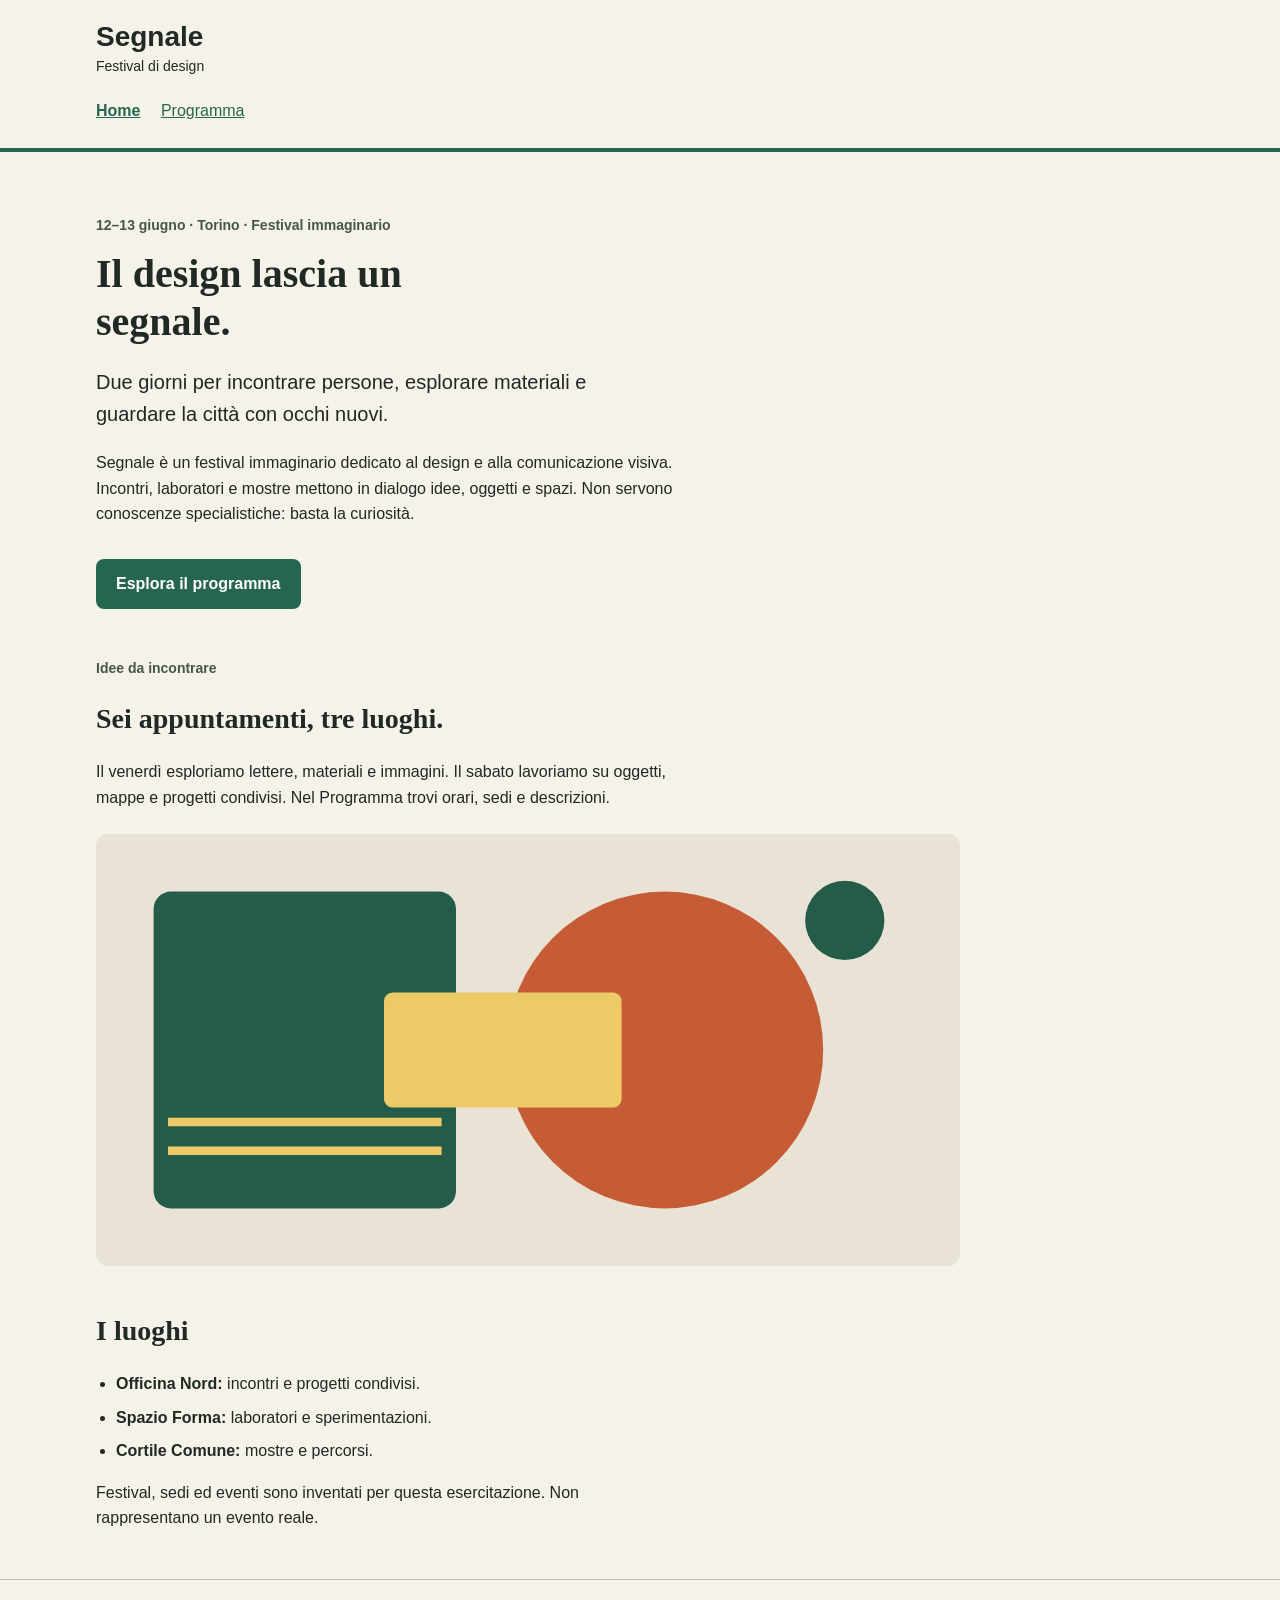
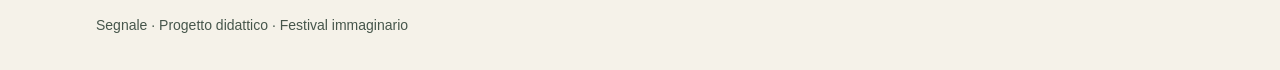
==== index.html @ dfb3bf36 "Add files via upload" ====
<!doctype html>
<html lang="it">
<head>
  <meta charset="utf-8">
  <meta name="viewport" content="width=device-width, initial-scale=1">
  <title>Segnale — Festival di design</title>
  <link rel="stylesheet" href="style.css">
</head>
<body>
  <a class="skip-link" href="#contenuto">Vai al contenuto</a>
  <header class="site-header">
    <div class="container">
      <a class="brand" href="index.html">Segnale<span>Festival di design</span></a>
      <nav aria-label="Navigazione principale">
        <a href="index.html" aria-current="page">Home</a>
        <!-- Da completare: collegare questa voce alla pagina Programma. -->
        <a href="programma.html">Programma</a>
      </nav>
    </div>
  </header>

  <main id="contenuto" class="container">
    <section class="intro" aria-labelledby="titolo-home">
      <p class="eyebrow">12–13 giugno · Torino · Festival immaginario</p>
      <h1 id="titolo-home">Il design lascia un segnale.</h1>
      <p class="lead">Due giorni per incontrare persone, esplorare materiali e guardare la città con occhi nuovi.</p>
      <p class="reading-text">Segnale è un festival immaginario dedicato al design e alla comunicazione visiva. Incontri, laboratori e mostre mettono in dialogo idee, oggetti e spazi. Non servono conoscenze specialistiche: basta la curiosità.</p>
      <!-- Da completare: anche questo collegamento deve aprire il Programma. -->
      <a class="button-link" href="programma.html">Esplora il programma</a>
    </section>

    <section class="content-section" aria-labelledby="titolo-festival">
      <p class="eyebrow">Idee da incontrare</p>
      <h2 id="titolo-festival">Sei appuntamenti, tre luoghi.</h2>
      <p class="reading-text">Il venerdì esploriamo lettere, materiali e immagini. Il sabato lavoriamo su oggetti, mappe e progetti condivisi. Nel Programma trovi orari, sedi e descrizioni.</p>
      <img class="festival-image" src="assets/festival.svg" alt="Composizione geometrica di cerchi e rettangoli nei colori del festival" width="1200" height="600">
    </section>

    <section class="content-section" aria-labelledby="titolo-luoghi">
      <h2 id="titolo-luoghi">I luoghi</h2>
      <ul class="venues">
        <li><strong>Officina Nord:</strong> incontri e progetti condivisi.</li>
        <li><strong>Spazio Forma:</strong> laboratori e sperimentazioni.</li>
        <li><strong>Cortile Comune:</strong> mostre e percorsi.</li>
      </ul>
      <p class="reading-text">Festival, sedi ed eventi sono inventati per questa esercitazione. Non rappresentano un evento reale.</p>
    </section>
  </main>

  <footer class="site-footer"><div class="container"><p>Segnale · Progetto didattico · Festival immaginario</p></div></footer>
</body>
</html>
---- style.css ----
/* Stile iniziale: tipografia, colori e variabili CSS sono già predisposti.
   Lavoreremo su collegamenti, CSS condiviso e disposizione delle schede. */

/* Scelte comuni: ogni regola usa var() per richiamarne il valore. */
:root {
  --colore-primario: #27664e;
  --colore-primario-scuro: #17432f;
  --colore-sfondo: #f5f2e9;
  --colore-testo: #202923;
  --font-testo: "Trebuchet MS", Arial, sans-serif;
  --font-titoli: Georgia, "Times New Roman", serif;
}

* {
  box-sizing: border-box;
}

body {
  margin: 0;
  background: var(--colore-sfondo);
  color: var(--colore-testo);
  font-family: var(--font-testo);
  font-size: 1rem;
  line-height: 1.6;
}

a {
  color: var(--colore-primario);
}

a:hover {
  text-decoration-thickness: 3px;
}

a:focus-visible {
  outline: 3px solid var(--colore-testo);
  outline-offset: 4px;
}

.container {
  width: 92%;
  max-width: 68rem;
  margin: 0 auto;
}

.site-header {
  padding: 1.25rem 0;
  border-bottom: 4px solid var(--colore-primario);
}

.brand {
  display: inline-block;
  color: var(--colore-testo);
  font-size: 1.75rem;
  font-weight: bold;
  line-height: 1.2;
  text-decoration: none;
}

.brand span {
  display: block;
  margin-top: 0.25rem;
  font-size: 0.875rem;
  font-weight: normal;
}

nav {
  margin-top: 1rem;
}

nav a {
  display: inline-block;
  margin-right: 1rem;
  padding: 0.25rem 0;
}

nav a[aria-current="page"] {
  font-weight: bold;
}

.intro {
  padding: 3rem 0 1rem;
}

.eyebrow,
.event-meta {
  color: #46564b;
  font-size: 0.875rem;
  font-weight: bold;
}

h1,
h2,
h3 {
  font-family: var(--font-titoli);
  line-height: 1.2;
}

h1 {
  max-width: 18ch;
  margin: 0.75rem 0 1.25rem;
  font-size: 2.5rem;
}

h2 {
  font-size: 1.75rem;
}

h3 {
  margin: 0.5rem 0 0.75rem;
  font-size: 1.375rem;
}

.lead {
  max-width: 48ch;
  font-size: 1.25rem;
}

.reading-text {
  max-width: 65ch;
}

.button-link {
  display: inline-block;
  margin-top: 1rem;
  padding: 0.75rem 1.25rem;
  border-radius: 0.5rem;
  background: var(--colore-primario);
  color: #ffffff;
  font-weight: bold;
  text-decoration: none;
}

.button-link:hover {
  background: var(--colore-primario-scuro);
}

.content-section {
  margin: 2rem 0 3rem;
}

.festival-image {
  display: block;
  width: 100%;
  max-width: 54rem;
  height: auto;
  margin-top: 1.5rem;
  border-radius: 0.75rem;
}

.venues {
  padding-left: 1.25rem;
}

.venues li {
  margin-bottom: 0.5rem;
}

/* Qui inseriremo la regola .event-grid durante la demo. */
.event-grid {
  display: grid;
  grid-template-columns: 1fr;
  gap: 2rem;
}


/* Tablet: da 600px a 1023px */
@media (min-width: 600px) {
  .event-grid {
    grid-template-columns: repeat(2, minmax(0, 1fr));
  }
}

/* Desktop: da 1024px in su */
@media (min-width: 1024px) {
  .event-grid {
    grid-template-columns: repeat(3, minmax(0, 1fr));
  }
}

.event-card {
  margin-bottom: 1.5rem;
  overflow: hidden;
  border: 1px solid #b7c0b7;
  border-radius: 0.75rem;
  background: #ffffff;
}

.event-card img {
  display: block;
  width: 100%;
  height: auto;
}

.event-body {
  padding: 1.25rem;
}

.event-body p:last-child {
  margin-bottom: 0;
}

.event-place {
  color: #46564b;
  font-size: 0.875rem;
}

.site-footer {
  padding: 1.25rem 0;
  border-top: 1px solid #b7c0b7;
  color: #46564b;
  font-size: 0.875rem;
}

.skip-link {
  position: absolute;
  top: -6rem;
  left: 1rem;
  padding: 0.75rem 1rem;
  background: #ffffff;
  color: var(--colore-testo);
}

.skip-link:focus {
  top: 1rem;
}

/* Qui aggiungeremo la media query durante la demo. */
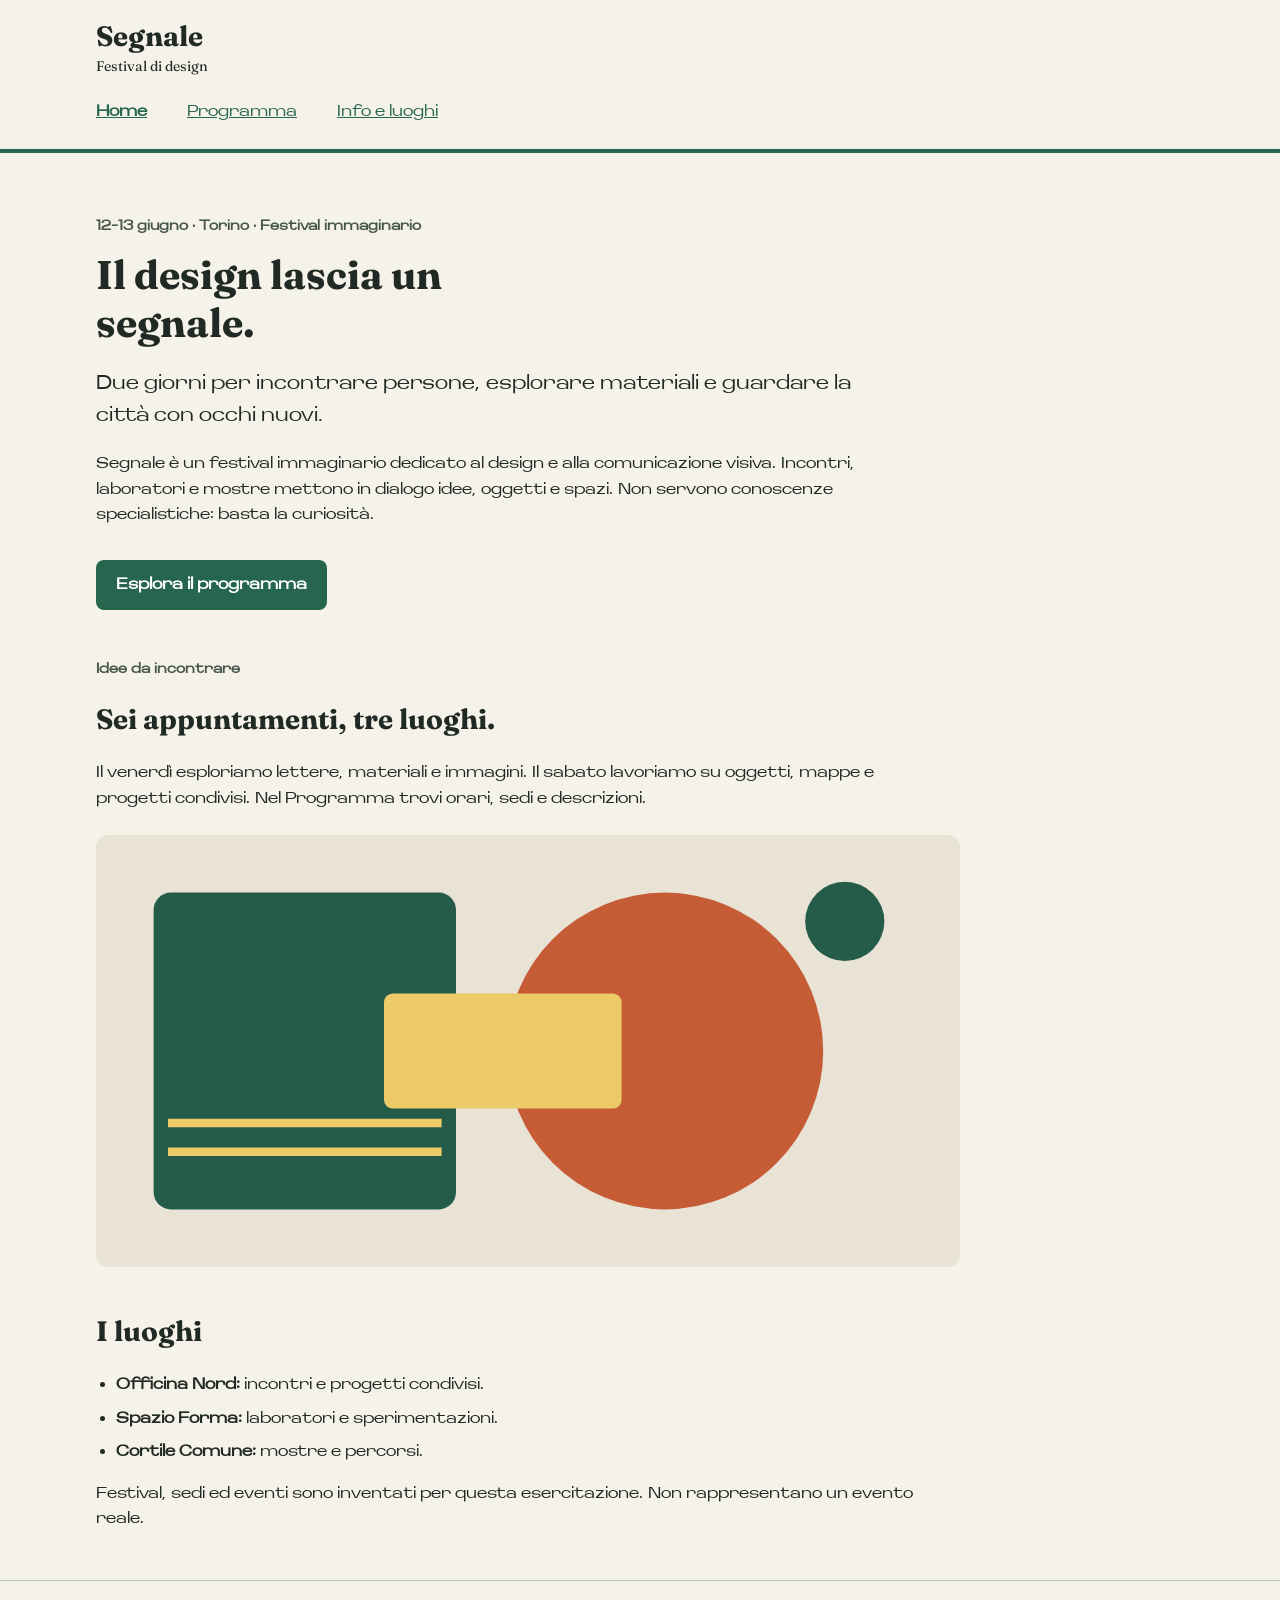
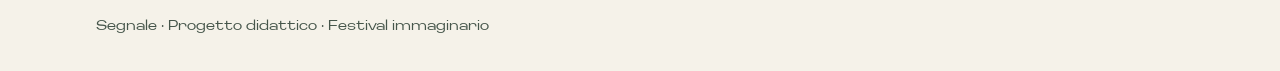
==== commit eac329c6: "Add files via upload" ====
--- a/index.html
+++ b/index.html
@@ -4,6 +4,10 @@
   <meta charset="utf-8">
   <meta name="viewport" content="width=device-width, initial-scale=1">
   <title>Segnale — Festival di design</title>
+  <link rel="preconnect" href="https://fonts.googleapis.com">
+  <link rel="preconnect" href="https://fonts.gstatic.com" crossorigin>
+  <link href="https://fonts.googleapis.com/css2?family=Fraunces:wght@400;600;700;800&display=swap" rel="stylesheet">
+
   <link rel="stylesheet" href="style.css">
 </head>
 <body>
@@ -15,6 +19,7 @@
         <a href="index.html" aria-current="page">Home</a>
         <!-- Da completare: collegare questa voce alla pagina Programma. -->
         <a href="programma.html">Programma</a>
+        <a href="info.html">Info e luoghi</a>
       </nav>
     </div>
   </header>
--- a/style.css
+++ b/style.css
@@ -1,14 +1,18 @@
-/* Stile iniziale: tipografia, colori e variabili CSS sono già predisposti.
-   Lavoreremo su collegamenti, CSS condiviso e disposizione delle schede. */
-
+
+@font-face {
+  font-family: "Finlado";
+  src: url("fonts/Finlado-Regular.woff2") format("woff2");
+  font-weight: normal;
+  font-style: normal;
+}
 /* Scelte comuni: ogni regola usa var() per richiamarne il valore. */
 :root {
   --colore-primario: #27664e;
   --colore-primario-scuro: #17432f;
   --colore-sfondo: #f5f2e9;
   --colore-testo: #202923;
-  --font-testo: "Trebuchet MS", Arial, sans-serif;
-  --font-titoli: Georgia, "Times New Roman", serif;
+  --font-testo: "Finlado", Arial, sans-serif;
+  --font-titoli: "Fraunces", Georgia, serif;
 }
 
 * {
@@ -43,9 +47,14 @@
   margin: 0 auto;
 }
 
+
 .site-header {
+  position: sticky;
+  top: 0;
+  z-index: 1000;
   padding: 1.25rem 0;
   border-bottom: 4px solid var(--colore-primario);
+  background-color: var(--colore-sfondo);
 }
 
 .brand {
@@ -64,8 +73,23 @@
   font-weight: normal;
 }
 
+
 nav {
   margin-top: 1rem;
+  display: flex;
+  flex-direction: column;
+  align-items: flex-start;
+  gap: 0.5rem;
+}
+
+
+@media (min-width: 600px) {
+  nav {
+    flex-direction: row;
+    align-items: center;
+    flex-wrap: wrap;
+    gap: 1.5rem;
+  }
 }
 
 nav a {
@@ -91,7 +115,9 @@
 
 h1,
 h2,
-h3 {
+h3,
+h4,
+.brand {
   font-family: var(--font-titoli);
   line-height: 1.2;
 }
@@ -109,6 +135,11 @@
 h3 {
   margin: 0.5rem 0 0.75rem;
   font-size: 1.375rem;
+}
+
+h4 {
+  margin: 0.5rem 0 0.75rem;
+  font-size: 1.25rem;
 }
 
 .lead {
@@ -159,16 +190,50 @@
 /* Qui inseriremo la regola .event-grid durante la demo. */
 .event-grid {
   display: grid;
-  grid-template-columns: 1fr;
+  grid-template-columns: minmax(0, 1fr);
   gap: 2rem;
 }
 
-
-/* Tablet: da 600px a 1023px */
-@media (min-width: 600px) {
+@media (max-width: 599px) {
+
+  .intro {
+    padding: 2rem 0 1rem;
+  }
+
+  h1 {
+    font-size: 2rem;
+  }
+
+  h2 {
+    font-size: 1.5rem;
+  }
+
+  .lead {
+    font-size: 1.1rem;
+  }
+
+  .content-section {
+    margin: 1.5rem 0 2rem;
+  }
+
   .event-grid {
-    grid-template-columns: repeat(2, minmax(0, 1fr));
-  }
+    gap: 1rem;
+  }
+
+}
+
+
+/* TABLET: da 600px a 1023px */
+@media (min-width: 600px) and (max-width: 1023px) {
+
+  .intro {
+    padding: 2.5rem 0 1rem;
+  }
+
+  .event-grid {
+    gap: 1.5rem;
+  }
+
 }
 
 /* Desktop: da 1024px in su */
@@ -225,4 +290,204 @@
   top: 1rem;
 }
 
-/* Qui aggiungeremo la media query durante la demo. */
+
+/* CARD SLIDER RESPONSIVE */
+
+.content-section > .event-card {
+  width: 100%;
+  max-width: 700px;
+  margin: 2rem auto;
+}
+
+.luoghi-swiper {
+  width: 100%;
+  min-width: 0;
+}
+
+.luoghi-swiper .swiper-slide {
+  min-width: 0;
+}
+
+.luoghi-swiper .swiper-slide img {
+  display: block;
+  width: 100%;
+  height: auto;
+  aspect-ratio: 3 / 2;
+  object-fit: cover;
+}
+
+.luoghi-swiper .event-body {
+  padding: 1.25rem;
+  padding-bottom: 3.5rem;
+}
+
+/* PULSANTI RESPONSIVE */
+
+
+/* CARD */
+
+.content-section > .event-card {
+  position: relative;
+  width: 100%;
+  max-width: 700px;
+  margin: 2rem auto;
+}
+
+/* SLIDER */
+
+.luoghi-swiper {
+  width: 100%;
+}
+
+.luoghi-swiper img {
+  display: block;
+  width: 100%;
+  aspect-ratio: 3 / 2;
+  object-fit: cover;
+}
+
+/* PULSANTI SOPRA LA FOTO */
+
+
+/* PULSANTI IN FONDO ALLA CARD */
+
+.controlli-luoghi {
+  display: flex;
+  justify-content: space-between;
+  align-items: center;
+  padding: 0.5rem 1.25rem 1.25rem;
+}
+
+.controlli-luoghi .swiper-button-prev,
+.controlli-luoghi .swiper-button-next {
+  position: static;
+  margin: 0;
+  transform: none;
+  color: var(--colore-primario);
+}
+
+/* SMARTPHONE */
+
+@media (max-width: 599px) {
+  .controlli-luoghi {
+    padding: 0.5rem 1rem 1rem;
+  }
+
+  .controlli-luoghi .swiper-button-prev,
+  .controlli-luoghi .swiper-button-next {
+    --swiper-navigation-size: 20px;
+  }
+}
+
+
+
+/* SMARTPHONE */
+@media (max-width: 599px) {
+
+  .content-section > .event-card {
+    margin: 1.5rem auto;
+  }
+
+  .luoghi-swiper .event-body {
+    padding: 1rem;
+    padding-bottom: 3.5rem;
+  }
+
+  .luoghi-swiper .event-body h3 {
+    font-size: 1.2rem;
+  }
+
+}
+
+/* TABLET */
+@media (min-width: 600px) and (max-width: 1023px) {
+
+  .content-section > .event-card {
+    max-width: 600px;
+  }
+
+}
+
+/* DESKTOP */
+@media (min-width: 1024px) {
+
+  .content-section > .event-card {
+    max-width: 700px;
+  }
+
+}
+
+
+/* MAPPA RESPONSIVE */
+
+.mappa-festival {
+  display: block;
+  width: 100%;
+  height: 450px;
+  border: 0;
+  border-radius: 0.75rem;
+}
+
+/* ELENCO SEDI */
+
+.elenco-sedi {
+  display: grid;
+  grid-template-columns: 1fr;
+  gap: 1.5rem;
+  margin-top: 1.5rem;
+}
+
+.sede {
+  padding: 1.25rem;
+  background: white;
+  border: 1px solid #b7c0b7;
+  border-radius: 0.75rem;
+  min-width: 0;
+}
+
+.sede h4 {
+  margin: 0 0 0.5rem;
+}
+
+.sede p {
+  margin: 0 0 0.75rem;
+}
+
+/* TABLET */
+@media (min-width: 600px) {
+  .elenco-sedi {
+    grid-template-columns: repeat(2, minmax(0, 1fr));
+  }
+}
+
+/* DESKTOP */
+@media (min-width: 1024px) {
+  .elenco-sedi {
+    grid-template-columns: repeat(3, minmax(0, 1fr));
+  }
+}
+
+@media (max-width: 599px) {
+  .mappa-festival {
+    height: 350px;
+  }
+}
+
+@media (max-width: 599px) {
+  .site-header {
+    padding: 0.5rem 0;
+  }
+
+  .site-header .brand {
+    font-size: 1.4rem;
+  }
+
+  .site-header nav {
+    margin-top: 0.5rem;
+    gap: 0.2rem;
+  }
+
+  .site-header nav a {
+    padding: 0.2rem 0;
+  }
+}
